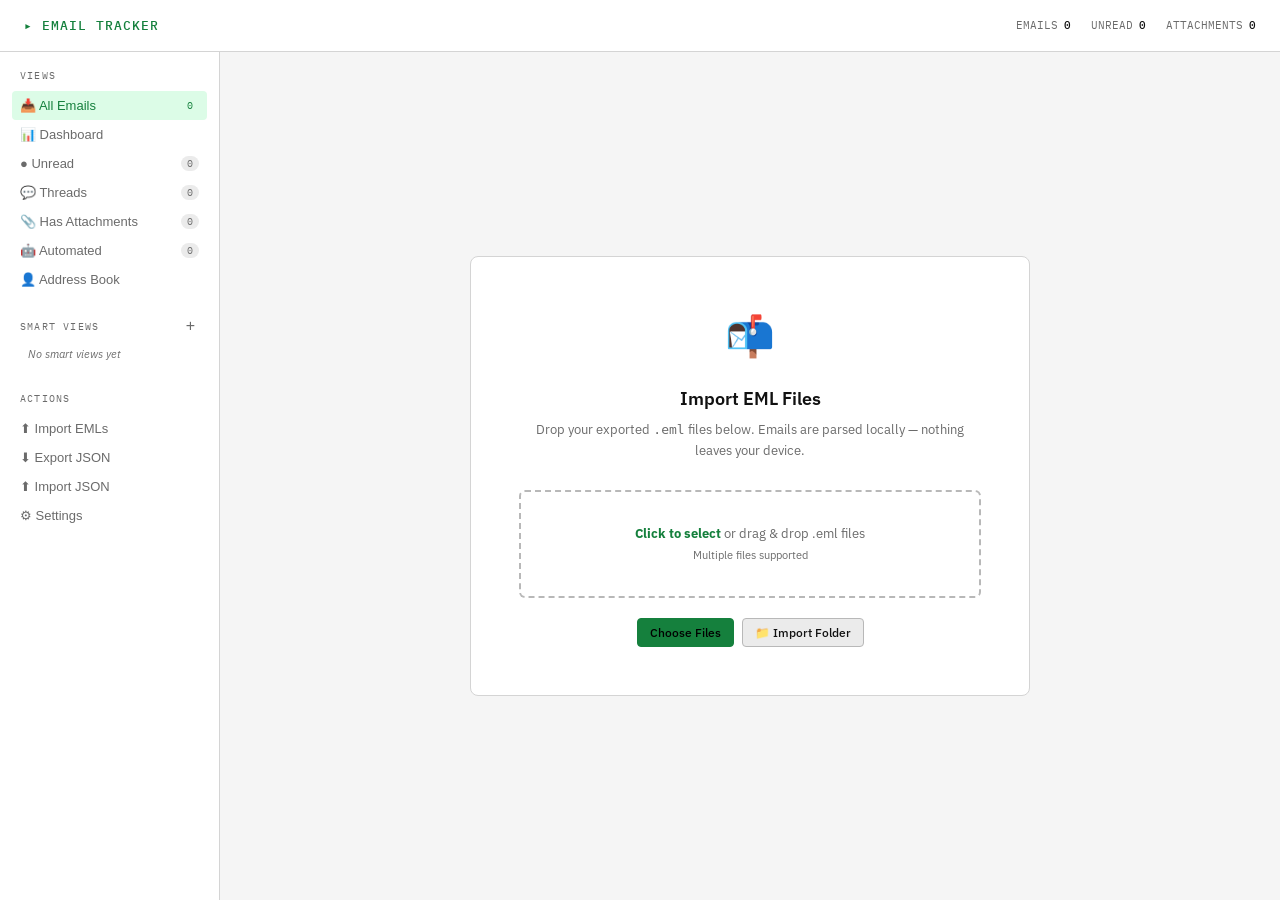
==== index.html @ 3b212c3e "Search attachment filenames in toolbar search Build an in-memory emailId → attachment filenames inde" ====
<!DOCTYPE html>
<html lang="en">
<head>
<meta charset="UTF-8">
<meta name="viewport" content="width=device-width, initial-scale=1.0">
<title>Email Tracker</title>
<link rel="stylesheet" href="css/styles.css">
</head>
<body>

<div id="app">
  <header>
    <span class="logo">▸ EMAIL TRACKER</span>
    <div class="header-stats">
      <div class="stat">EMAILS <b id="h-total">0</b></div>
      <div class="stat">UNREAD <b id="h-unread">0</b></div>
      <div class="stat">ATTACHMENTS <b id="h-attachments">0</b></div>
      <div class="stat" id="storage-indicator" style="display:none;color:var(--accent);cursor:pointer" onclick="changeAttachmentFolder()" title="Click to change folder">
        💾 <b id="h-storage">—</b>
      </div>
    </div>
  </header>

  <div id="main">
    <!-- Sidebar -->
    <nav id="sidebar">
      <div class="sidebar-section">
        <div class="sidebar-label">Views</div>
        <button class="nav-item active" data-view="all" onclick="switchView('all')">
          📥 All Emails <span class="nav-count" id="n-all">0</span>
        </button>
        <button class="nav-item" data-view="dashboard" onclick="switchView('dashboard')">
          📊 Dashboard
        </button>
        <button class="nav-item" data-view="unread" onclick="switchView('unread')">
          ● Unread <span class="nav-count" id="n-unread">0</span>
        </button>
        <button class="nav-item" data-view="threads" onclick="switchView('threads')">
          💬 Threads <span class="nav-count" id="n-threads">0</span>
        </button>
        <button class="nav-item" data-view="attachments" onclick="switchView('attachments')">
          📎 Has Attachments <span class="nav-count" id="n-attach">0</span>
        </button>
        <button class="nav-item" data-view="automated" onclick="switchView('automated')">
          🤖 Automated <span class="nav-count" id="n-automated">0</span>
        </button>
        <button class="nav-item" data-view="addressbook" onclick="switchView('addressbook')">
          👤 Address Book
        </button>
      </div>
      <div class="sidebar-section">
        <div class="sidebar-label-row">
          <span class="sidebar-label">Smart Views</span>
          <button class="sidebar-add-btn" onclick="showSmartViewEditor()" title="New Smart View" aria-label="New Smart View">+</button>
        </div>
        <div id="smart-views-nav">
          <div style="padding:4px 8px; font-size:11px; color:var(--muted); font-style:italic;">No smart views yet</div>
        </div>
      </div>
      <div class="sidebar-section">
        <div class="sidebar-label">Actions</div>
        <button class="nav-item" onclick="showImport()">⬆ Import EMLs</button>
        <button class="nav-item" onclick="exportData()">⬇ Export JSON</button>
        <input type="file" id="json-import-input" accept=".json" style="display:none" onchange="importData(this)">
        <button class="nav-item" onclick="document.getElementById('json-import-input').click()">⬆ Import JSON</button>
        <button class="nav-item" onclick="showSettings()">⚙ Settings</button>
      </div>
    </nav>

    <!-- Content -->
    <div id="content">

      <!-- Import panel -->
      <div id="import-panel">
        <div class="import-card">
          <span class="import-icon">📬</span>
          <h2>Import EML Files</h2>
          <p>Drop your exported <code>.eml</code> files below. Emails are parsed locally — nothing leaves your device.</p>
          <div class="drop-zone" id="drop-zone">
            <input type="file" id="file-input" accept=".eml" multiple onchange="handleFiles(this.files)">
            <div class="drop-zone-text">
              <strong>Click to select</strong> or drag & drop .eml files<br>
              <span style="font-size:11px; margin-top:4px; display:block;">Multiple files supported</span>
            </div>
          </div>
          <div style="display:flex; gap:8px; justify-content:center;">
            <button class="btn btn-primary" onclick="document.getElementById('file-input').click()">
              Choose Files
            </button>
            <button class="btn" onclick="handleFolderImport()">
              📁 Import Folder
            </button>
          </div>
        </div>
      </div>

      <!-- Email list panel -->
      <div id="email-list-panel">
        <div class="toolbar">
          <span class="toolbar-title" id="view-title">All Emails</span>
          <div id="sv-tab-toggle" style="display:none"></div>
          <input class="search-input" placeholder="Search subject, from, body, attachments…" oninput="searchEmails(this.value)" id="search-input">
          <select class="btn" id="sort-select" onchange="applySort(this.value)">
            <option value="date-desc">Newest first</option>
            <option value="date-asc">Oldest first</option>
            <option value="from">From A–Z</option>
            <option value="subject">Subject A–Z</option>
          </select>
          <button class="btn btn-primary" onclick="showImport()">+ Import</button>
        </div>
        <div class="email-list-header">
          <div class="col-flag"></div>
          <div class="col-from">From</div>
          <div class="col-subject">Subject</div>
          <div class="col-date">Date</div>
          <div class="col-status">Status</div>
          <div class="col-attach">Attach</div>
        </div>
        <div id="email-scroll" style="flex:1;overflow-y:auto;">
          <div class="email-list" id="email-list"></div>
        </div>
      </div>

    </div><!-- /content -->
  </div><!-- /main -->
</div><!-- /app -->

<div id="email-modal-overlay" onclick="handleModalOverlayClick(event)">
  <div id="detail-panel" role="dialog" aria-modal="true" aria-labelledby="det-subject" tabindex="-1">
    <div class="detail-header">
      <div class="detail-header-top">
        <div class="detail-subject" id="det-subject">—</div>
        <div class="modal-nav">
          <button class="modal-nav-btn" id="nav-prev" onclick="navigateEmail(-1)" title="Previous email (k)" aria-label="Previous email">‹</button>
          <span class="modal-nav-counter" id="nav-counter"></span>
          <button class="modal-nav-btn" id="nav-next" onclick="navigateEmail(1)" title="Next email (j)" aria-label="Next email">›</button>
        </div>
        <button class="modal-close" onclick="closeDetail()" title="Close (Esc)" aria-label="Close">×</button>
      </div>
      <div class="detail-meta" id="det-meta"></div>
    </div>
    <div class="detail-actions" id="det-actions"></div>
    <div class="tag-row" id="det-tags"></div>
    <div class="detail-attachments" id="det-attachments" style="display:none"></div>
    <div class="detail-body" id="det-body">
      <div class="detail-body-label">Email Body</div>
    </div>
  </div>
</div>

<div id="toast"></div>

<!-- Floating import progress bar -->
<div id="import-progress-bar" style="display:none">
  <div class="ipb-track">
    <div class="ipb-fill" id="ipb-fill"></div>
  </div>
  <div class="ipb-row">
    <span class="ipb-title">Importing emails…</span>
    <span id="ipb-counts">0 / 0</span>
    <span id="ipb-pct">0%</span>
    <button class="ipb-toggle-btn" id="ipb-toggle-btn" onclick="toggleImportLog()" title="Show/hide log">▲ Log</button>
  </div>
  <div class="ipb-log" id="ipb-log"></div>
</div>

<!-- Smart View Editor Modal -->
<div id="sv-modal-overlay" onclick="handleSvOverlayClick(event)">
  <div id="sv-modal" role="dialog" aria-modal="true" tabindex="-1"></div>
</div>


<script src="js/db.js"></script>
<script src="js/parser.js"></script>
<script src="js/detection.js"></script>
<script src="js/import.js"></script>
<script src="js/threading.js"></script>
<script src="js/state.js"></script>
<script src="js/smart-views/rule-engine.js"></script>
<script src="js/smart-views/editor.js"></script>
<script src="js/smart-views/sidebar.js"></script>
<script src="js/smart-views/routing.js"></script>
<script src="js/smart-views/settings.js"></script>
<script src="js/render.js"></script>
<script src="js/actions.js"></script>
<script src="js/data-load.js"></script>
<script src="js/export.js"></script>
<script src="js/address-book.js"></script>
<script src="js/dashboard.js"></script>
<script src="js/helpers.js"></script>
<script src="js/init.js"></script>
</body>
</html>
---- css/styles.css ----
@import url('https://fonts.googleapis.com/css2?family=IBM+Plex+Mono:wght@400;500&family=IBM+Plex+Sans:wght@300;400;500;600&display=swap');

  :root {
    --bg:        #f5f5f5;
    --surface:   #ffffff;
    --surface2:  #ebebeb;
    --border:    #d4d4d4;
    --border2:   #b8b8b8;
    --text:      #111111;
    --muted:     #6b6b6b;
    --accent:    #15803d;
    --accent-dim:#dcfce7;
    --warn:      #ca8a04;
    --warn-dim:  #fef9c3;
    --danger:    #dc2626;
    --danger-dim:#fee2e2;
    --info:      #2563eb;
    --info-dim:  #dbeafe;
    --mono: 'IBM Plex Mono', monospace;
    --sans: 'IBM Plex Sans', sans-serif;
  }

  * { box-sizing: border-box; margin: 0; padding: 0; }

  body {
    font-family: var(--sans);
    background: var(--bg);
    color: var(--text);
    min-height: 100vh;
    font-size: 14px;
    line-height: 1.5;
  }

  /* ── Layout ── */
  #app { display: flex; flex-direction: column; height: 100vh; }

  header {
    display: flex;
    align-items: center;
    gap: 16px;
    padding: 0 24px;
    height: 52px;
    border-bottom: 1px solid var(--border);
    background: var(--surface);
    flex-shrink: 0;
  }

  .logo {
    font-family: var(--mono);
    font-size: 13px;
    font-weight: 500;
    letter-spacing: 0.08em;
    color: var(--accent);
  }

  .header-stats {
    display: flex;
    gap: 20px;
    margin-left: auto;
  }

  .stat {
    display: flex;
    align-items: center;
    gap: 6px;
    font-family: var(--mono);
    font-size: 11px;
    color: var(--muted);
  }

  .stat b { color: var(--text); font-weight: 500; }

  #main {
    display: flex;
    flex: 1;
    overflow: hidden;
  }

  /* ── Sidebar ── */
  #sidebar {
    width: 220px;
    border-right: 1px solid var(--border);
    background: var(--surface);
    display: flex;
    flex-direction: column;
    flex-shrink: 0;
    overflow-y: auto;
  }

  .sidebar-section {
    padding: 16px 12px 8px;
  }

  .sidebar-label {
    font-family: var(--mono);
    font-size: 10px;
    letter-spacing: 0.12em;
    color: var(--muted);
    text-transform: uppercase;
    padding: 0 8px 8px;
  }

  .nav-item {
    display: flex;
    align-items: center;
    gap: 10px;
    padding: 7px 8px;
    border-radius: 4px;
    cursor: pointer;
    color: var(--muted);
    font-size: 13px;
    transition: all 0.12s;
    border: none;
    background: none;
    width: 100%;
    text-align: left;
  }

  .nav-item:hover { background: var(--surface2); color: var(--text); }
  .nav-item.active { background: var(--accent-dim); color: var(--accent); }

  .nav-count {
    margin-left: auto;
    font-family: var(--mono);
    font-size: 10px;
    background: var(--surface2);
    padding: 1px 6px;
    border-radius: 10px;
    color: var(--muted);
  }

  .nav-item.active .nav-count { background: var(--accent-dim); color: var(--accent); }

  /* ── Content area ── */
  #content {
    flex: 1;
    overflow: hidden;
    display: flex;
    flex-direction: column;
  }

  .toolbar {
    display: flex;
    align-items: center;
    gap: 10px;
    padding: 10px 20px;
    border-bottom: 1px solid var(--border);
    background: var(--surface);
    flex-shrink: 0;
  }

  .toolbar-title {
    font-size: 13px;
    font-weight: 600;
    color: var(--text);
  }

  .sv-tab-toggle {
    display: flex;
    border: 1px solid var(--border2);
    border-radius: 4px;
    overflow: hidden;
    flex-shrink: 0;
  }
  .sv-tab-btn {
    padding: 4px 12px;
    font-size: 11px;
    background: var(--surface2);
    border: none;
    cursor: pointer;
    color: var(--muted);
    font-family: var(--sans);
    font-weight: 500;
    transition: background 0.12s, color 0.12s;
  }
  .sv-tab-btn:not(:last-child) { border-right: 1px solid var(--border2); }
  .sv-tab-btn.active { background: var(--accent); color: #000; }

  .btn {
    display: inline-flex;
    align-items: center;
    gap: 6px;
    padding: 6px 12px;
    border-radius: 4px;
    border: 1px solid var(--border2);
    background: var(--surface2);
    color: var(--text);
    font-family: var(--sans);
    font-size: 12px;
    font-weight: 500;
    cursor: pointer;
    transition: all 0.12s;
    white-space: nowrap;
  }

  .btn:hover { border-color: var(--border2); background: var(--border); }
  .btn:active { transform: scale(0.98); }

  /* Visible keyboard focus for all interactive elements */
  :focus-visible {
    outline: 2px solid var(--info);
    outline-offset: 1px;
    border-radius: 3px;
  }

  .btn-primary {
    background: var(--accent);
    border-color: var(--accent);
    color: #000;
  }
  .btn-primary:hover { background: #166534; border-color: #166534; }

  .btn-danger {
    background: var(--danger-dim);
    border-color: var(--danger);
    color: var(--danger);
  }

  .btn-warn {
    background: var(--warn-dim);
    border-color: var(--warn);
    color: var(--warn);
  }

  /* ── Import panel ── */
  #import-panel {
    flex: 1;
    display: flex;
    align-items: center;
    justify-content: center;
    padding: 40px;
  }

  .import-card {
    background: var(--surface);
    border: 1px solid var(--border);
    border-radius: 8px;
    padding: 48px;
    max-width: 560px;
    width: 100%;
    text-align: center;
  }

  .import-icon {
    font-size: 40px;
    margin-bottom: 20px;
    display: block;
  }

  .import-card h2 {
    font-size: 18px;
    font-weight: 600;
    margin-bottom: 8px;
  }

  .import-card p {
    color: var(--muted);
    font-size: 13px;
    margin-bottom: 28px;
    line-height: 1.6;
  }

  .drop-zone {
    border: 2px dashed var(--border2);
    border-radius: 6px;
    padding: 32px;
    margin-bottom: 20px;
    transition: all 0.15s;
    cursor: pointer;
    position: relative;
  }

  .drop-zone.drag-over {
    border-color: var(--accent);
    background: var(--accent-dim);
  }

  .drop-zone input[type=file] {
    position: absolute;
    inset: 0;
    opacity: 0;
    cursor: pointer;
    width: 100%;
    height: 100%;
  }

  .drop-zone-text {
    font-size: 13px;
    color: var(--muted);
    pointer-events: none;
  }

  .drop-zone-text strong { color: var(--accent); }

  /* ── Floating import progress bar ── */
  .log-line { padding: 1px 0; }
  .log-line.ok { color: var(--accent); }
  .log-line.err { color: var(--danger); }
  .log-line.warn { color: var(--warn); }


  #import-progress-bar {
    position: fixed;
    bottom: 0;
    left: 220px; /* sidebar width */
    right: 0;
    background: var(--surface);
    border-top: 2px solid var(--accent);
    z-index: 500;
    padding: 8px 16px 10px;
    box-shadow: 0 -2px 8px rgba(0,0,0,0.08);
  }

  .ipb-track {
    height: 4px;
    background: var(--surface2);
    border-radius: 2px;
    overflow: hidden;
    margin-bottom: 6px;
  }

  .ipb-fill {
    height: 100%;
    background: var(--accent);
    border-radius: 2px;
    transition: width 0.2s;
    width: 0%;
  }

  .ipb-row {
    display: flex;
    align-items: center;
    gap: 12px;
    font-family: var(--mono);
    font-size: 11px;
  }

  .ipb-title {
    font-weight: 500;
    color: var(--accent);
    flex: 1;
  }

  #ipb-counts, #ipb-pct {
    color: var(--muted);
  }

  .ipb-toggle-btn {
    background: none;
    border: 1px solid var(--border);
    border-radius: 3px;
    font-family: var(--mono);
    font-size: 10px;
    color: var(--muted);
    cursor: pointer;
    padding: 2px 6px;
  }

  .ipb-toggle-btn:hover { color: var(--text); border-color: var(--border2); }

  .ipb-log {
    display: none;
    margin-top: 8px;
    background: var(--bg);
    border: 1px solid var(--border);
    border-radius: 4px;
    padding: 8px 12px;
    height: 100px;
    overflow-y: auto;
    font-family: var(--mono);
    font-size: 11px;
    color: var(--muted);
  }

  /* push email list up when the import bar is visible so content isn't obscured */
  #email-list-panel.import-running {
    padding-bottom: 60px;
  }

  /* ── Email list ── */
  #email-list-panel {
    display: none;
    flex-direction: column;
    flex: 1;
    overflow: hidden;
  }

  #email-list-panel.active { display: flex; }

  .email-list {
    min-height: 0;
  }

  .vs-spacer { position: relative; width: 100%; }
  .vs-window { position: absolute; left: 0; right: 0; top: 0; }

  .email-row {
    display: grid;
    grid-template-columns: 24px 180px 1fr 120px 90px 90px;
    gap: 0;
    padding: 0 20px;
    height: 42px;
    align-items: center;
    border-bottom: 1px solid var(--border);
    cursor: pointer;
    transition: background 0.1s;
    font-size: 13px;
    content-visibility: auto;
    contain-intrinsic-size: 0 42px;
  }

  .email-row:hover { background: var(--surface2); }
  .email-row.selected { background: var(--info-dim); }

  .email-row.unread .col-subject { font-weight: 600; color: var(--text); }
  .email-row:not(.unread) .col-subject { color: var(--muted); }

  .email-list-header {
    display: grid;
    grid-template-columns: 24px 180px 1fr 120px 90px 90px;
    gap: 0;
    padding: 0 20px;
    height: 34px;
    align-items: center;
    border-bottom: 1px solid var(--border2);
    background: var(--surface);
    font-family: var(--mono);
    font-size: 10px;
    letter-spacing: 0.08em;
    color: var(--muted);
    text-transform: uppercase;
    flex-shrink: 0;
  }

  .col-flag { text-align: center; }
  .col-from { overflow: hidden; text-overflow: ellipsis; white-space: nowrap; padding-right: 12px; }
  .col-subject { overflow: hidden; text-overflow: ellipsis; white-space: nowrap; padding-right: 12px; }
  .col-date { font-family: var(--mono); font-size: 11px; color: var(--muted); }
  .col-status { }
  .col-attach { text-align: right; font-family: var(--mono); font-size: 11px; color: var(--muted); }

  /* ── Status badges ── */
  .badge {
    display: inline-flex;
    align-items: center;
    padding: 2px 7px;
    border-radius: 3px;
    font-family: var(--mono);
    font-size: 10px;
    letter-spacing: 0.04em;
    font-weight: 500;
  }

  .badge-unread    { background: var(--info-dim);    color: var(--info);    }
  .badge-actioned  { background: var(--surface2);    color: var(--muted);   }

  /* ── Detail panel ── */
  /* ── Email modal overlay ── */
  #email-modal-overlay {
    display: none;
    position: fixed;
    inset: 0;
    z-index: 200;
    background: rgba(0,0,0,0.4);
    overflow-y: auto;
    padding: 40px 20px 60px;
    backdrop-filter: blur(3px);
  }

  #email-modal-overlay.open { display: block; }

  #detail-panel {
    width: 100%;
    max-width: 740px;
    margin: 0 auto;
    background: var(--surface);
    border: 1px solid var(--border2);
    border-radius: 8px;
    display: flex;
    flex-direction: column;
    overflow: visible;
  }

  .detail-header {
    padding: 14px 14px 16px 24px;
    border-bottom: 1px solid var(--border);
    background: var(--surface);
    border-radius: 8px 8px 0 0;
    flex-shrink: 0;
  }

  .detail-header-top {
    display: flex;
    align-items: flex-start;
    gap: 8px;
    margin-bottom: 10px;
  }

  .modal-nav {
    display: flex;
    align-items: center;
    gap: 4px;
    flex-shrink: 0;
  }

  .modal-nav-btn {
    background: none;
    border: 1px solid var(--border2);
    border-radius: 4px;
    color: var(--muted);
    font-size: 14px;
    line-height: 1;
    width: 26px;
    height: 26px;
    cursor: pointer;
    display: flex;
    align-items: center;
    justify-content: center;
    transition: all 0.12s;
  }

  .modal-nav-btn:hover:not(:disabled) {
    border-color: var(--accent);
    color: var(--accent);
  }

  .modal-nav-btn:disabled {
    opacity: 0.3;
    cursor: default;
  }

  .modal-nav-counter {
    font-size: 11px;
    color: var(--muted);
    min-width: 44px;
    text-align: center;
  }

  .modal-close {
    flex-shrink: 0;
    background: none;
    border: 1px solid var(--border2);
    border-radius: 4px;
    color: var(--muted);
    font-size: 18px;
    line-height: 1;
    width: 28px;
    height: 28px;
    cursor: pointer;
    display: flex;
    align-items: center;
    justify-content: center;
    transition: all 0.12s;
  }

  .modal-close:hover {
    border-color: var(--danger);
    color: var(--danger);
    background: var(--danger-dim);
  }

  .detail-subject {
    flex: 1;
    min-width: 0;
    font-size: 15px;
    font-weight: 600;
    line-height: 1.4;
    word-break: break-word;
  }

  .detail-meta {
    display: flex;
    flex-direction: column;
    gap: 4px;
    font-size: 12px;
    color: var(--muted);
  }

  .detail-meta span b { color: var(--text); font-weight: 500; }

  .detail-actions {
    display: flex;
    gap: 8px;
    padding: 10px 24px;
    border-bottom: 1px solid var(--border);
    background: var(--surface);
    flex-shrink: 0;
    flex-wrap: wrap;
  }

  .detail-body {
    padding: 24px;
    font-size: 13px;
    line-height: 1.8;
    color: var(--text);
    white-space: pre-wrap;
    word-break: break-word;
    border-top: 1px solid var(--border);
  }

  .detail-body-label {
    font-family: var(--mono);
    font-size: 10px;
    letter-spacing: 0.08em;
    color: var(--muted);
    text-transform: uppercase;
    margin-bottom: 12px;
  }

  .body-edit-textarea {
    width: 100%;
    min-height: 320px;
    background: var(--bg);
    color: var(--text);
    border: 1px solid var(--accent);
    border-radius: 3px;
    padding: 10px;
    font-family: var(--mono);
    font-size: 12px;
    line-height: 1.6;
    resize: vertical;
    box-sizing: border-box;
    outline: none;
  }

  .detail-attachments {
    border-top: 1px solid var(--border);
    padding: 16px 24px;
    flex-shrink: 0;
  }

  .detail-attach-title {
    font-family: var(--mono);
    font-size: 10px;
    letter-spacing: 0.08em;
    color: var(--muted);
    text-transform: uppercase;
    margin-bottom: 8px;
  }

  .attach-chip {
    display: inline-flex;
    align-items: center;
    gap: 6px;
    background: var(--surface2);
    border: 1px solid var(--border2);
    border-radius: 4px;
    padding: 4px 10px;
    font-size: 11px;
    font-family: var(--mono);
    margin: 2px 4px 2px 0;
    color: var(--text);
    transition: all 0.12s;
  }

  .attach-chip[onclick] {
    cursor: pointer;
  }

  .attach-chip[onclick]:hover {
    background: var(--accent-dim);
    border-color: var(--accent);
  }

  .attach-size { color: var(--muted); }

  .attach-list {
    display: flex;
    flex-direction: column;
    gap: 3px;
    margin-bottom: 6px;
  }

  .attach-item {
    display: flex;
    align-items: center;
    gap: 5px;
    min-width: 0;
  }

  .attach-show-more {
    background: none;
    border: none;
    padding: 0;
    font-size: 11px;
    color: var(--accent);
    cursor: pointer;
    font-family: var(--mono);
    letter-spacing: 0.03em;
  }

  .attach-show-more:hover {
    text-decoration: underline;
  }

  /* ── Empty / info states ── */
  .empty-state {
    flex: 1;
    display: flex;
    flex-direction: column;
    align-items: center;
    justify-content: center;
    color: var(--muted);
    gap: 12px;
    padding: 40px;
  }

  .empty-icon { font-size: 32px; }
  .empty-text { font-size: 13px; text-align: center; line-height: 1.6; }

  /* ── Tags ── */
  .tag-row {
    display: flex;
    gap: 6px;
    flex-wrap: wrap;
    padding: 8px 20px;
    border-bottom: 1px solid var(--border);
    background: var(--surface);
    flex-shrink: 0;
  }

  .tag-chip {
    display: inline-flex;
    align-items: center;
    gap: 4px;
    background: var(--surface2);
    border: 1px solid var(--border2);
    border-radius: 12px;
    padding: 2px 10px 2px 8px;
    font-size: 11px;
    color: var(--muted);
    cursor: pointer;
    transition: all 0.1s;
  }
  .tag-chip:hover { border-color: var(--accent); color: var(--accent); }
  .tag-chip.active { background: var(--accent-dim); border-color: var(--accent); color: var(--accent); }

  .tag-add {
    background: none;
    border: 1px dashed var(--border2);
    border-radius: 12px;
    padding: 2px 10px;
    font-size: 11px;
    color: var(--muted);
    cursor: pointer;
    font-family: var(--sans);
    transition: all 0.1s;
  }
  .tag-add:hover { border-color: var(--accent); color: var(--accent); }

  .tag-chip.tag-suggest {
    background: none;
    border-style: dashed;
    opacity: 0.7;
  }
  .tag-chip.tag-suggest:hover { opacity: 1; }

  .tag-chip.excluded {
    background: var(--surface2);
    color: var(--muted);
    text-decoration: line-through;
    cursor: pointer;
    opacity: 0.65;
    border-style: dashed;
  }
  .tag-chip.excluded:hover { opacity: 1; color: var(--text); }
  .tag-btn-remove, .tag-btn-exclude {
    background: none; border: none; cursor: pointer;
    padding: 0 1px 0 3px; color: inherit; font-size: 11px; line-height: 1;
  }
  .tag-btn-exclude { opacity: 0.55; font-size: 10px; }
  .tag-btn-exclude:hover { opacity: 1; color: var(--danger); }

  .tag-suggest-sep {
    width: 1px;
    height: 16px;
    background: var(--border2);
    flex-shrink: 0;
    align-self: center;
  }

  /* ── Toast ── */
  #toast {
    position: fixed;
    bottom: 24px;
    right: 24px;
    background: var(--surface2);
    border: 1px solid var(--border2);
    border-radius: 6px;
    padding: 12px 18px;
    font-size: 13px;
    display: none;
    gap: 8px;
    align-items: center;
    box-shadow: 0 4px 24px rgba(0,0,0,0.15);
    z-index: 100;
    max-width: 360px;
  }

  #toast.show { display: flex; }
  #toast.ok   { border-color: var(--accent); }
  #toast.err  { border-color: var(--danger); }
  #toast.warn { border-color: var(--warn); }

  /* ── Search ── */
  .search-input {
    background: var(--surface2);
    border: 1px solid var(--border);
    border-radius: 4px;
    padding: 5px 10px;
    color: var(--text);
    font-family: var(--sans);
    font-size: 12px;
    width: 200px;
    outline: none;
    transition: border-color 0.12s;
  }
  .search-input:focus { border-color: var(--accent); }
  .search-input::placeholder { color: var(--muted); }

  /* ── Scrollbar ── */
  ::-webkit-scrollbar { width: 6px; height: 6px; }
  ::-webkit-scrollbar-track { background: transparent; }
  ::-webkit-scrollbar-thumb { background: var(--border2); border-radius: 3px; }
  ::-webkit-scrollbar-thumb:hover { background: var(--muted); }

  /* ── Thread indicator ── */
  .thread-dot {
    width: 8px; height: 8px;
    border-radius: 50%;
    display: inline-block;
    flex-shrink: 0;
  }
  .thread-dot.has-thread { background: var(--info); }
  .thread-dot.no-thread { background: transparent; border: 1px solid var(--border2); }

  .unread-dot {
    width: 6px; height: 6px;
    border-radius: 50%;
    background: var(--accent);
    display: inline-block;
    flex-shrink: 0;
  }

  select.btn {
    appearance: none;
    padding-right: 24px;
    background-image: url("data:image/svg+xml,%3Csvg xmlns='http://www.w3.org/2000/svg' width='10' height='6' viewBox='0 0 10 6'%3E%3Cpath d='M1 1l4 4 4-4' stroke='%23666' stroke-width='1.5' fill='none' stroke-linecap='round'/%3E%3C/svg%3E");
    background-repeat: no-repeat;
    background-position: right 8px center;
    cursor: pointer;
  }

  /* ── Sidebar Smart Views ── */
  .sidebar-add-btn {
    background: none;
    border: none;
    color: var(--muted);
    font-size: 16px;
    font-weight: 400;
    cursor: pointer;
    padding: 0 4px;
    line-height: 1;
    border-radius: 3px;
    transition: all 0.12s;
  }
  .sidebar-add-btn:hover { color: var(--accent); background: var(--accent-dim); }

  .sidebar-label-row {
    display: flex;
    align-items: center;
    padding: 0 8px 8px;
  }
  .sidebar-label-row .sidebar-label {
    padding: 0;
    flex: 1;
  }

  /* ── Smart View Editor Modal ── */
  #sv-modal-overlay {
    display: none;
    position: fixed;
    inset: 0;
    z-index: 300;
    background: rgba(0,0,0,0.5);
    overflow-y: auto;
    padding: 40px 20px 60px;
    backdrop-filter: blur(2px);
  }
  #sv-modal-overlay.open { display: flex; align-items: flex-start; justify-content: center; }

  #sv-modal {
    width: 100%;
    max-width: 620px;
    background: var(--surface);
    border: 1px solid var(--border2);
    border-radius: 8px;
    overflow: hidden;
    flex-shrink: 0;
  }

  .sv-modal-header {
    display: flex;
    align-items: center;
    gap: 12px;
    padding: 14px 20px;
    border-bottom: 1px solid var(--border);
    background: var(--surface);
  }

  .sv-modal-title { flex: 1; font-size: 14px; font-weight: 600; }

  .sv-modal-body { padding: 20px; }

  .sv-field-label {
    font-size: 11px;
    font-family: var(--mono);
    letter-spacing: 0.08em;
    text-transform: uppercase;
    color: var(--muted);
    margin-bottom: 5px;
  }

  .sv-input {
    background: var(--surface2);
    border: 1px solid var(--border);
    border-radius: 4px;
    padding: 6px 10px;
    color: var(--text);
    font-family: var(--sans);
    font-size: 13px;
    width: 100%;
    outline: none;
    transition: border-color 0.12s;
  }
  .sv-input:focus { border-color: var(--accent); }

  .sv-operator-toggle {
    display: inline-flex;
    border: 1px solid var(--border2);
    border-radius: 4px;
    overflow: hidden;
  }
  .sv-operator-btn {
    padding: 5px 14px;
    font-size: 12px;
    font-weight: 500;
    border: none;
    background: none;
    color: var(--muted);
    cursor: pointer;
    transition: all 0.12s;
    font-family: var(--sans);
  }
  .sv-operator-btn.active { background: var(--accent); color: #000; }

  .rule-row {
    display: grid;
    grid-template-columns: 160px 160px 1fr 28px;
    gap: 6px;
    align-items: center;
    margin-bottom: 6px;
    padding: 8px;
    background: var(--surface2);
    border: 1px solid var(--border);
    border-radius: 4px;
  }
  .rule-row select, .rule-row input[type=text] {
    background: var(--surface);
    border: 1px solid var(--border2);
    border-radius: 3px;
    padding: 4px 7px;
    font-size: 12px;
    font-family: var(--sans);
    color: var(--text);
    width: 100%;
    outline: none;
  }
  .rule-row select:focus, .rule-row input[type=text]:focus { border-color: var(--accent); }

  .rule-remove {
    background: none;
    border: 1px solid var(--border2);
    border-radius: 3px;
    width: 28px;
    height: 28px;
    color: var(--muted);
    cursor: pointer;
    font-size: 14px;
    line-height: 1;
    display: flex;
    align-items: center;
    justify-content: center;
    transition: all 0.12s;
    padding: 0;
  }
  .rule-remove:hover { border-color: var(--danger); color: var(--danger); background: var(--danger-dim); }

  /* ── Smart view rule groups ── */
  .sv-group {
    border: 1px solid var(--border2);
    border-radius: 6px;
    margin-bottom: 10px;
    overflow: hidden;
  }
  .sv-group-header {
    display: flex;
    align-items: center;
    gap: 8px;
    padding: 7px 10px;
    background: var(--surface);
    border-bottom: 1px solid var(--border);
    font-size: 12px;
    color: var(--muted);
  }
  .sv-group-rules { padding: 8px 10px 4px; background: var(--surface2); }
  .sv-group-footer { padding: 4px 10px 8px; background: var(--surface2); }
  .sv-top-op {
    display: flex;
    align-items: center;
    gap: 8px;
    margin-bottom: 12px;
    font-size: 12px;
    color: var(--muted);
  }

  /* ── Pattern chips in settings ── */
  .pattern-chip {
    display: inline-flex;
    align-items: center;
    gap: 4px;
    background: var(--surface2);
    border: 1px solid var(--border);
    border-radius: 3px;
    padding: 3px 8px;
    font-size: 11px;
    font-family: var(--mono);
    color: var(--muted);
    margin: 2px 3px 2px 0;
  }
  .pattern-chip.custom {
    border-color: var(--accent);
    color: var(--text);
  }
  .pattern-chip .del-pat {
    background: none;
    border: none;
    cursor: pointer;
    color: var(--muted);
    font-size: 14px;
    line-height: 1;
    padding: 0 2px;
    transition: color 0.1s;
  }
  .pattern-chip .del-pat:hover { color: var(--danger); }

  /* keyboard focus on a list row sits inside the row so it isn't clipped by the scroller */
  .email-row:focus-visible {
    outline: 2px solid var(--info);
    outline-offset: -2px;
  }

  /* ── Responsive ── */
  @media (max-width: 860px) {
    #sidebar { width: 180px; }
    #import-progress-bar { left: 180px; }
    .toolbar { flex-wrap: wrap; }
    .search-input { flex: 1 1 140px; width: auto; }
    .email-row, .email-list-header { grid-template-columns: 24px 150px 1fr 110px 80px; }
    .col-status { display: none; }
  }

  @media (max-width: 620px) {
    #sidebar { width: 150px; }
    #import-progress-bar { left: 150px; }
    header { padding: 0 14px; gap: 10px; }
    .header-stats { gap: 12px; }
    .header-stats .stat:nth-child(3) { display: none; } /* attachments stat */
    .email-row, .email-list-header { grid-template-columns: 24px 1fr 88px; }
    .col-from, .col-attach { display: none; }
    #email-modal-overlay, #sv-modal-overlay { padding: 16px 10px 40px; }
    .detail-header { padding: 12px 12px 14px 16px; }
    .detail-actions, .detail-body, .detail-attachments { padding-left: 16px; padding-right: 16px; }
  }
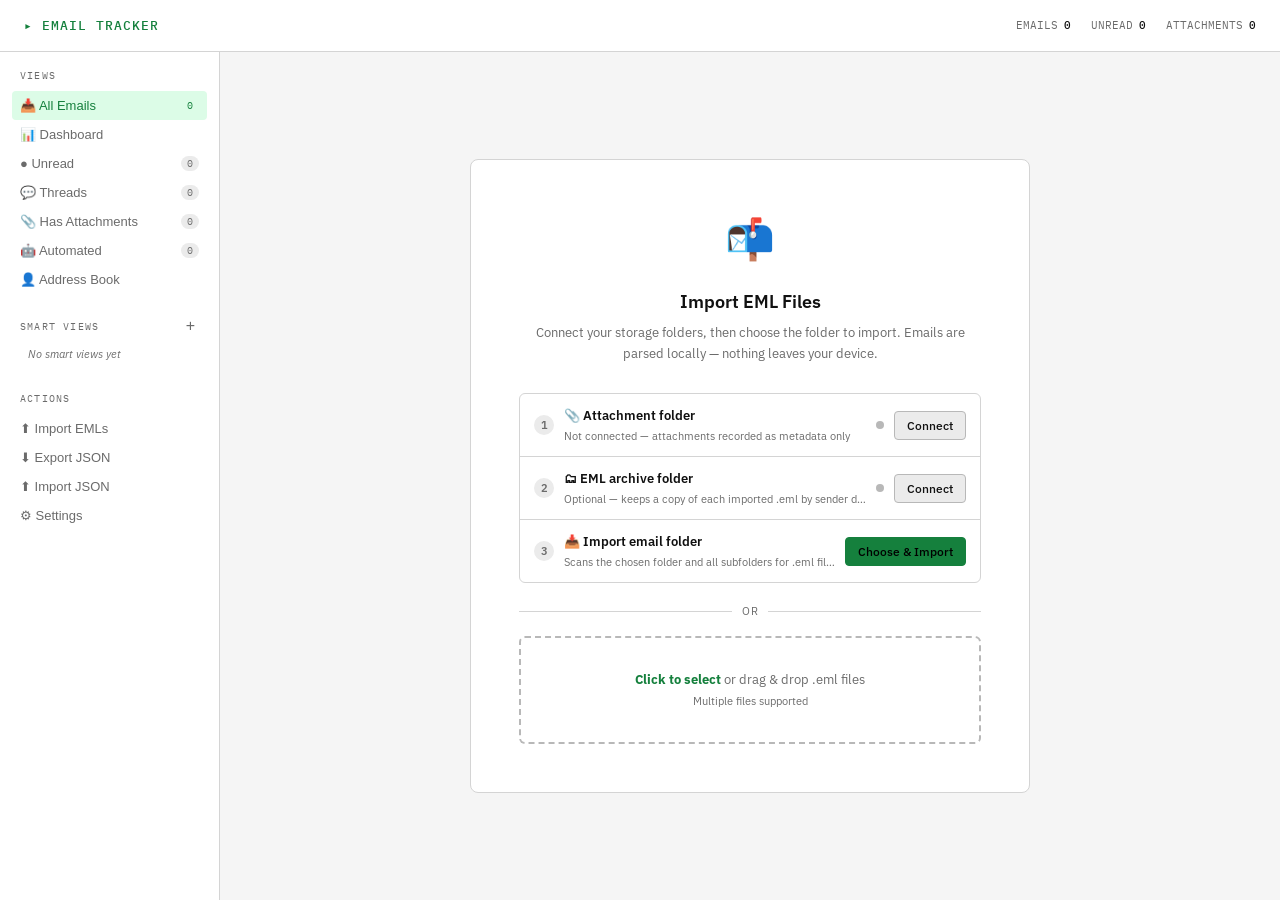
==== commit ed8acfa1: "Redesign import UI as a storage connection checklist Replace the chain of blocking confirm() dialogs" ====
--- a/index.html
+++ b/index.html
@@ -75,21 +75,47 @@
         <div class="import-card">
           <span class="import-icon">📬</span>
           <h2>Import EML Files</h2>
-          <p>Drop your exported <code>.eml</code> files below. Emails are parsed locally — nothing leaves your device.</p>
+          <p>Connect your storage folders, then choose the folder to import. Emails are parsed locally — nothing leaves your device.</p>
+
+          <div class="conn-list">
+            <div class="conn-row">
+              <span class="conn-num">1</span>
+              <div class="conn-info">
+                <div class="conn-name">📎 Attachment folder</div>
+                <div class="conn-detail" id="conn-attach-detail">Not connected — attachments recorded as metadata only</div>
+              </div>
+              <span class="conn-dot" id="conn-attach-dot"></span>
+              <button class="btn conn-x" id="conn-attach-x" onclick="disconnectAttachmentFolder()" title="Disconnect folder" style="display:none">✕</button>
+              <button class="btn conn-btn" id="conn-attach-btn" onclick="connectAttachmentFolder()">Connect</button>
+            </div>
+            <div class="conn-row">
+              <span class="conn-num">2</span>
+              <div class="conn-info">
+                <div class="conn-name">🗂 EML archive folder</div>
+                <div class="conn-detail" id="conn-eml-detail">Optional — keeps a copy of each imported .eml by sender domain</div>
+              </div>
+              <span class="conn-dot" id="conn-eml-dot"></span>
+              <button class="btn conn-x" id="conn-eml-x" onclick="disconnectEmlArchiveFolder()" title="Disconnect folder" style="display:none">✕</button>
+              <button class="btn conn-btn" id="conn-eml-btn" onclick="connectEmlArchiveFolder()">Connect</button>
+            </div>
+            <div class="conn-row">
+              <span class="conn-num">3</span>
+              <div class="conn-info">
+                <div class="conn-name">📥 Import email folder</div>
+                <div class="conn-detail">Scans the chosen folder and all subfolders for .eml files</div>
+              </div>
+              <button class="btn btn-primary conn-btn" id="conn-import-btn" onclick="handleFolderImport()">Choose &amp; Import</button>
+            </div>
+          </div>
+
+          <div class="import-divider"><span>or</span></div>
+
           <div class="drop-zone" id="drop-zone">
             <input type="file" id="file-input" accept=".eml" multiple onchange="handleFiles(this.files)">
             <div class="drop-zone-text">
               <strong>Click to select</strong> or drag & drop .eml files<br>
               <span style="font-size:11px; margin-top:4px; display:block;">Multiple files supported</span>
             </div>
-          </div>
-          <div style="display:flex; gap:8px; justify-content:center;">
-            <button class="btn btn-primary" onclick="document.getElementById('file-input').click()">
-              Choose Files
-            </button>
-            <button class="btn" onclick="handleFolderImport()">
-              📁 Import Folder
-            </button>
           </div>
         </div>
       </div>
--- a/css/styles.css
+++ b/css/styles.css
@@ -260,11 +260,94 @@
     line-height: 1.6;
   }
 
+  /* ── Storage connection checklist ── */
+  .conn-list {
+    text-align: left;
+    border: 1px solid var(--border);
+    border-radius: 6px;
+    margin-bottom: 20px;
+    overflow: hidden;
+  }
+
+  .conn-row {
+    display: flex;
+    align-items: center;
+    gap: 10px;
+    padding: 12px 14px;
+  }
+
+  .conn-row + .conn-row { border-top: 1px solid var(--border); }
+
+  .conn-num {
+    width: 20px;
+    height: 20px;
+    border-radius: 50%;
+    background: var(--surface2);
+    color: var(--muted);
+    font-size: 11px;
+    font-weight: 600;
+    display: flex;
+    align-items: center;
+    justify-content: center;
+    flex-shrink: 0;
+  }
+
+  .conn-info { flex: 1; min-width: 0; }
+
+  .conn-name { font-size: 13px; font-weight: 600; }
+
+  .conn-detail {
+    font-size: 11px;
+    color: var(--muted);
+    margin-top: 2px;
+    overflow: hidden;
+    text-overflow: ellipsis;
+    white-space: nowrap;
+  }
+
+  .conn-dot {
+    width: 8px;
+    height: 8px;
+    border-radius: 50%;
+    background: var(--border2);
+    flex-shrink: 0;
+  }
+
+  .conn-dot.ok   { background: var(--accent); }
+  .conn-dot.warn { background: var(--warn); }
+
+  .conn-btn { flex-shrink: 0; white-space: nowrap; }
+
+  .conn-x {
+    flex-shrink: 0;
+    padding: 4px 8px;
+    color: var(--muted);
+  }
+
+  .import-divider {
+    display: flex;
+    align-items: center;
+    gap: 10px;
+    color: var(--muted);
+    font-size: 11px;
+    text-transform: uppercase;
+    letter-spacing: 0.5px;
+    margin-bottom: 16px;
+  }
+
+  .import-divider::before,
+  .import-divider::after {
+    content: '';
+    flex: 1;
+    height: 1px;
+    background: var(--border);
+  }
+
   .drop-zone {
     border: 2px dashed var(--border2);
     border-radius: 6px;
     padding: 32px;
-    margin-bottom: 20px;
+    margin-bottom: 0;
     transition: all 0.15s;
     cursor: pointer;
     position: relative;
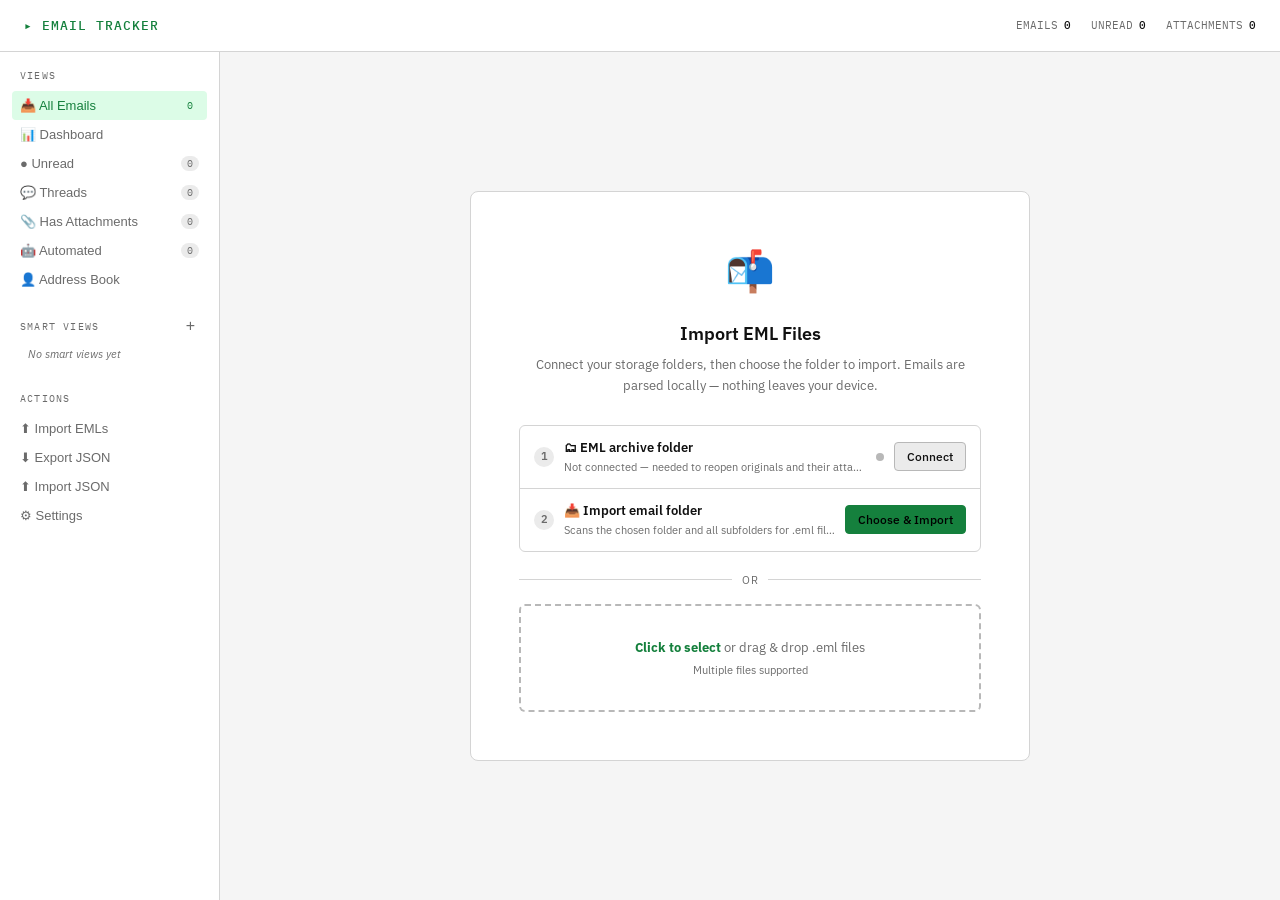
==== commit fd3e2afb: "Stop extracting attachments to disk — manage EML files instead Attachments are now recorded as metad" ====
--- a/index.html
+++ b/index.html
@@ -15,7 +15,7 @@
       <div class="stat">EMAILS <b id="h-total">0</b></div>
       <div class="stat">UNREAD <b id="h-unread">0</b></div>
       <div class="stat">ATTACHMENTS <b id="h-attachments">0</b></div>
-      <div class="stat" id="storage-indicator" style="display:none;color:var(--accent);cursor:pointer" onclick="changeAttachmentFolder()" title="Click to change folder">
+      <div class="stat" id="storage-indicator" style="display:none;color:var(--accent);cursor:pointer" onclick="changeEmlArchiveFolder()" title="Click to change folder">
         💾 <b id="h-storage">—</b>
       </div>
     </div>
@@ -81,25 +81,15 @@
             <div class="conn-row">
               <span class="conn-num">1</span>
               <div class="conn-info">
-                <div class="conn-name">📎 Attachment folder</div>
-                <div class="conn-detail" id="conn-attach-detail">Not connected — attachments recorded as metadata only</div>
-              </div>
-              <span class="conn-dot" id="conn-attach-dot"></span>
-              <button class="btn conn-x" id="conn-attach-x" onclick="disconnectAttachmentFolder()" title="Disconnect folder" style="display:none">✕</button>
-              <button class="btn conn-btn" id="conn-attach-btn" onclick="connectAttachmentFolder()">Connect</button>
-            </div>
-            <div class="conn-row">
-              <span class="conn-num">2</span>
-              <div class="conn-info">
                 <div class="conn-name">🗂 EML archive folder</div>
-                <div class="conn-detail" id="conn-eml-detail">Optional — keeps a copy of each imported .eml by sender domain</div>
+                <div class="conn-detail" id="conn-eml-detail">Not connected — needed to reopen originals and their attachments later</div>
               </div>
               <span class="conn-dot" id="conn-eml-dot"></span>
               <button class="btn conn-x" id="conn-eml-x" onclick="disconnectEmlArchiveFolder()" title="Disconnect folder" style="display:none">✕</button>
               <button class="btn conn-btn" id="conn-eml-btn" onclick="connectEmlArchiveFolder()">Connect</button>
             </div>
             <div class="conn-row">
-              <span class="conn-num">3</span>
+              <span class="conn-num">2</span>
               <div class="conn-info">
                 <div class="conn-name">📥 Import email folder</div>
                 <div class="conn-detail">Scans the chosen folder and all subfolders for .eml files</div>
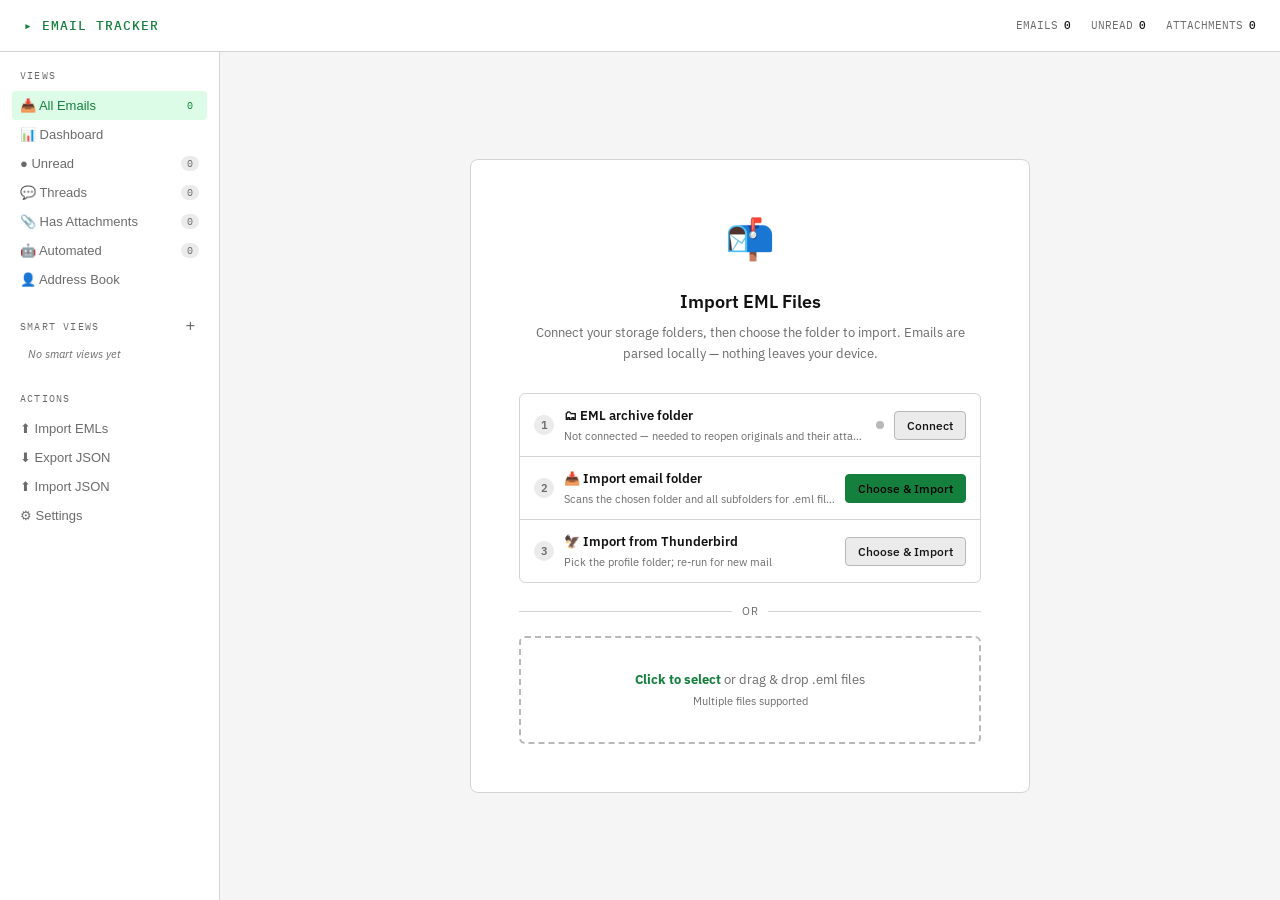
==== commit e4ec5223: "Import directly from a Thunderbird profile's mbox files Adds an "Import from Thunderbird" source to " ====
--- a/index.html
+++ b/index.html
@@ -95,6 +95,15 @@
                 <div class="conn-detail">Scans the chosen folder and all subfolders for .eml files</div>
               </div>
               <button class="btn btn-primary conn-btn" id="conn-import-btn" onclick="handleFolderImport()">Choose &amp; Import</button>
+            </div>
+            <div class="conn-row">
+              <span class="conn-num">3</span>
+              <div class="conn-info">
+                <div class="conn-name">🦅 Import from Thunderbird</div>
+                <div class="conn-detail" title="macOS: ~/Library/Thunderbird/Profiles/<profile> — press ⌘⇧G in the picker to type the path. Already-imported emails are skipped, so re-run it any time.">Pick the profile folder; re-run for new mail</div>
+              </div>
+              <button class="btn conn-btn" id="conn-tb-btn" onclick="handleThunderbirdImport()">Choose &amp; Import</button>
+              <input type="file" id="mbox-dir-input" webkitdirectory hidden onchange="handleThunderbirdFiles(this.files)">
             </div>
           </div>
 
@@ -201,6 +210,7 @@
 <script src="js/actions.js"></script>
 <script src="js/data-load.js"></script>
 <script src="js/export.js"></script>
+<script src="js/gdrive.js"></script>
 <script src="js/address-book.js"></script>
 <script src="js/dashboard.js"></script>
 <script src="js/helpers.js"></script>
--- a/css/styles.css
+++ b/css/styles.css
@@ -974,7 +974,7 @@
 
   #sv-modal {
     width: 100%;
-    max-width: 620px;
+    max-width: 720px;
     background: var(--surface);
     border: 1px solid var(--border2);
     border-radius: 8px;
@@ -1039,7 +1039,7 @@
 
   .rule-row {
     display: grid;
-    grid-template-columns: 160px 160px 1fr 28px;
+    grid-template-columns: minmax(0, 160px) minmax(0, 160px) minmax(0, 1fr) 28px;
     gap: 6px;
     align-items: center;
     margin-bottom: 6px;
@@ -1048,7 +1048,7 @@
     border: 1px solid var(--border);
     border-radius: 4px;
   }
-  .rule-row select, .rule-row input[type=text] {
+  .rule-row select, .rule-row input[type=text], .rule-row input[type=date] {
     background: var(--surface);
     border: 1px solid var(--border2);
     border-radius: 3px;
@@ -1059,7 +1059,22 @@
     width: 100%;
     outline: none;
   }
-  .rule-row select:focus, .rule-row input[type=text]:focus { border-color: var(--accent); }
+  .rule-row select:focus, .rule-row input[type=text]:focus,
+  .rule-row input[type=date]:focus { border-color: var(--accent); }
+
+  /* Pin the UA calendar widget to the app's light palette rather than the OS setting. */
+  .rule-row input[type=date] { color-scheme: light; min-width: 0; }
+
+  /* Wraps to two lines rather than clipping the year when the row is narrow. */
+  .rule-date-range {
+    display: flex;
+    flex-wrap: wrap;
+    gap: 6px;
+    align-items: center;
+    min-width: 0;
+  }
+  .rule-date-range input[type=date] { flex: 1 1 112px; }
+  .rule-date-range > span { color: var(--muted); font-size: 12px; }
 
   .rule-remove {
     background: none;
@@ -1151,6 +1166,13 @@
     .search-input { flex: 1 1 140px; width: auto; }
     .email-row, .email-list-header { grid-template-columns: 24px 150px 1fr 110px 80px; }
     .col-status { display: none; }
+    /* Too narrow for field + operator + value side by side — drop the value
+       onto its own full-width line so date ranges stay readable. */
+    .rule-row { grid-template-columns: minmax(0, 1fr) minmax(0, 1fr) 28px; }
+    .rule-row > .rule-field       { grid-area: 1 / 1; }
+    .rule-row > .rule-operator    { grid-area: 1 / 2; }
+    .rule-row > .rule-remove      { grid-area: 1 / 3; }
+    .rule-row > .rule-value-container { grid-area: 2 / 1 / auto / -1; }
   }
 
   @media (max-width: 620px) {
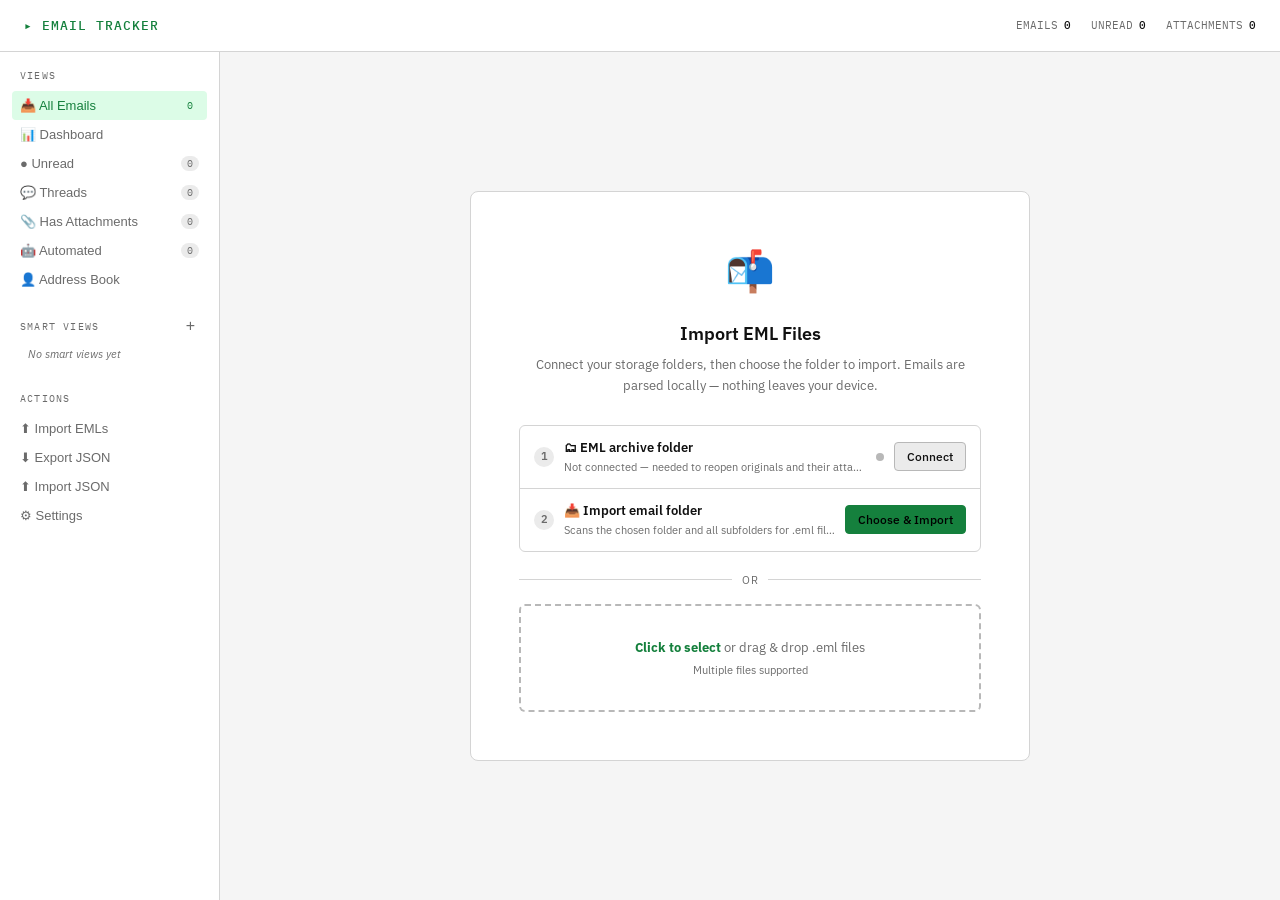
==== commit d94e3b66: "Add the v2 server: email.db owned by a local FastAPI app, UI on a purpose-built API Phase 1 of the s" ====
--- a/index.html
+++ b/index.html
@@ -15,7 +15,7 @@
       <div class="stat">EMAILS <b id="h-total">0</b></div>
       <div class="stat">UNREAD <b id="h-unread">0</b></div>
       <div class="stat">ATTACHMENTS <b id="h-attachments">0</b></div>
-      <div class="stat" id="storage-indicator" style="display:none;color:var(--accent);cursor:pointer" onclick="changeEmlArchiveFolder()" title="Click to change folder">
+      <div class="stat" id="storage-indicator" data-v1-only style="display:none;color:var(--accent);cursor:pointer" onclick="changeEmlArchiveFolder()" title="Click to change folder">
         💾 <b id="h-storage">—</b>
       </div>
     </div>
@@ -59,7 +59,7 @@
       </div>
       <div class="sidebar-section">
         <div class="sidebar-label">Actions</div>
-        <button class="nav-item" onclick="showImport()">⬆ Import EMLs</button>
+        <button class="nav-item" data-v1-only onclick="showImport()">⬆ Import EMLs</button>
         <button class="nav-item" onclick="exportData()">⬇ Export JSON</button>
         <input type="file" id="json-import-input" accept=".json" style="display:none" onchange="importData(this)">
         <button class="nav-item" onclick="document.getElementById('json-import-input').click()">⬆ Import JSON</button>
@@ -75,9 +75,10 @@
         <div class="import-card">
           <span class="import-icon">📬</span>
           <h2>Import EML Files</h2>
-          <p>Connect your storage folders, then choose the folder to import. Emails are parsed locally — nothing leaves your device.</p>
-
-          <div class="conn-list">
+          <p data-v1-only>Connect your storage folders, then choose the folder to import. Emails are parsed locally — nothing leaves your device.</p>
+          <p data-v2-only>This is the v2 server. Importing .eml files here isn't built yet. For now, load a v1 backup with <b>Import JSON</b> in the sidebar, or run <code>python -m email_tracker import-backup &lt;file&gt;</code>.</p>
+
+          <div class="conn-list" data-v1-only>
             <div class="conn-row">
               <span class="conn-num">1</span>
               <div class="conn-info">
@@ -96,20 +97,11 @@
               </div>
               <button class="btn btn-primary conn-btn" id="conn-import-btn" onclick="handleFolderImport()">Choose &amp; Import</button>
             </div>
-            <div class="conn-row">
-              <span class="conn-num">3</span>
-              <div class="conn-info">
-                <div class="conn-name">🦅 Import from Thunderbird</div>
-                <div class="conn-detail" title="macOS: ~/Library/Thunderbird/Profiles/<profile> — press ⌘⇧G in the picker to type the path. Already-imported emails are skipped, so re-run it any time.">Pick the profile folder; re-run for new mail</div>
-              </div>
-              <button class="btn conn-btn" id="conn-tb-btn" onclick="handleThunderbirdImport()">Choose &amp; Import</button>
-              <input type="file" id="mbox-dir-input" webkitdirectory hidden onchange="handleThunderbirdFiles(this.files)">
-            </div>
           </div>
 
-          <div class="import-divider"><span>or</span></div>
-
-          <div class="drop-zone" id="drop-zone">
+          <div class="import-divider" data-v1-only><span>or</span></div>
+
+          <div class="drop-zone" id="drop-zone" data-v1-only>
             <input type="file" id="file-input" accept=".eml" multiple onchange="handleFiles(this.files)">
             <div class="drop-zone-text">
               <strong>Click to select</strong> or drag & drop .eml files<br>
@@ -131,7 +123,7 @@
             <option value="from">From A–Z</option>
             <option value="subject">Subject A–Z</option>
           </select>
-          <button class="btn btn-primary" onclick="showImport()">+ Import</button>
+          <button class="btn btn-primary" data-v1-only onclick="showImport()">+ Import</button>
         </div>
         <div class="email-list-header">
           <div class="col-flag"></div>
@@ -196,6 +188,7 @@
 
 
 <script src="js/db.js"></script>
+<script src="js/api.js"></script>
 <script src="js/parser.js"></script>
 <script src="js/detection.js"></script>
 <script src="js/import.js"></script>
--- a/css/styles.css
+++ b/css/styles.css
@@ -1187,3 +1187,7 @@
     .detail-header { padding: 12px 12px 14px 16px; }
     .detail-actions, .detail-body, .detail-attachments { padding-left: 16px; padding-right: 16px; }
   }
+
+/* v1 (static) vs v2 (server) — js/api.js sets .v2-server on <html> */
+.v2-server [data-v1-only] { display: none !important; }
+html:not(.v2-server) [data-v2-only] { display: none !important; }
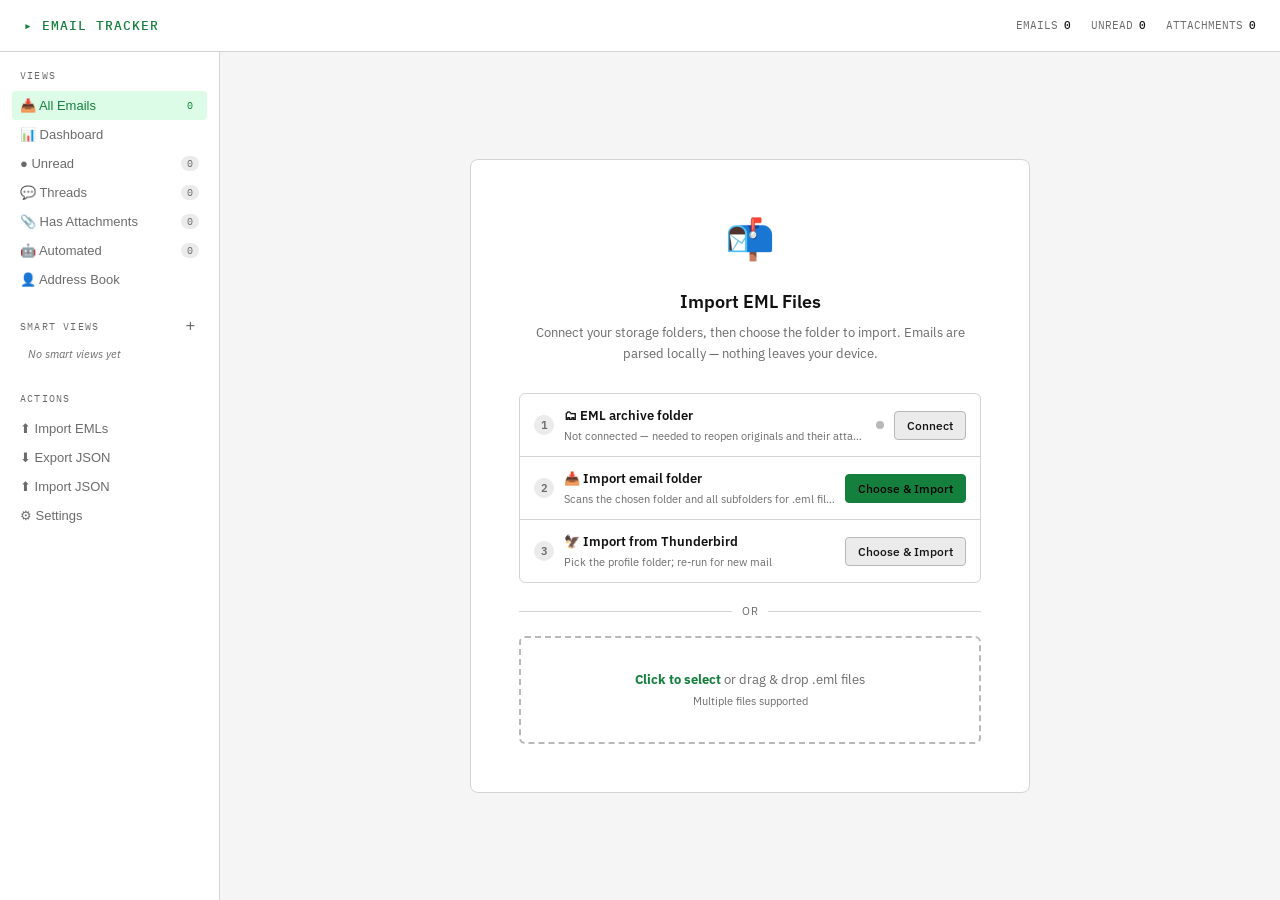
==== commit 352fbd36: "Merge remote-tracking branch 'origin/main' into claude/v2-phase2" ====
--- a/index.html
+++ b/index.html
@@ -96,6 +96,15 @@
                 <div class="conn-detail">Scans the chosen folder and all subfolders for .eml files</div>
               </div>
               <button class="btn btn-primary conn-btn" id="conn-import-btn" onclick="handleFolderImport()">Choose &amp; Import</button>
+            </div>
+            <div class="conn-row">
+              <span class="conn-num">3</span>
+              <div class="conn-info">
+                <div class="conn-name">🦅 Import from Thunderbird</div>
+                <div class="conn-detail" title="macOS: ~/Library/Thunderbird/Profiles/<profile> — press ⌘⇧G in the picker to type the path. Already-imported emails are skipped, so re-run it any time.">Pick the profile folder; re-run for new mail</div>
+              </div>
+              <button class="btn conn-btn" id="conn-tb-btn" onclick="handleThunderbirdImport()">Choose &amp; Import</button>
+              <input type="file" id="mbox-dir-input" webkitdirectory hidden onchange="handleThunderbirdFiles(this.files)">
             </div>
           </div>
 
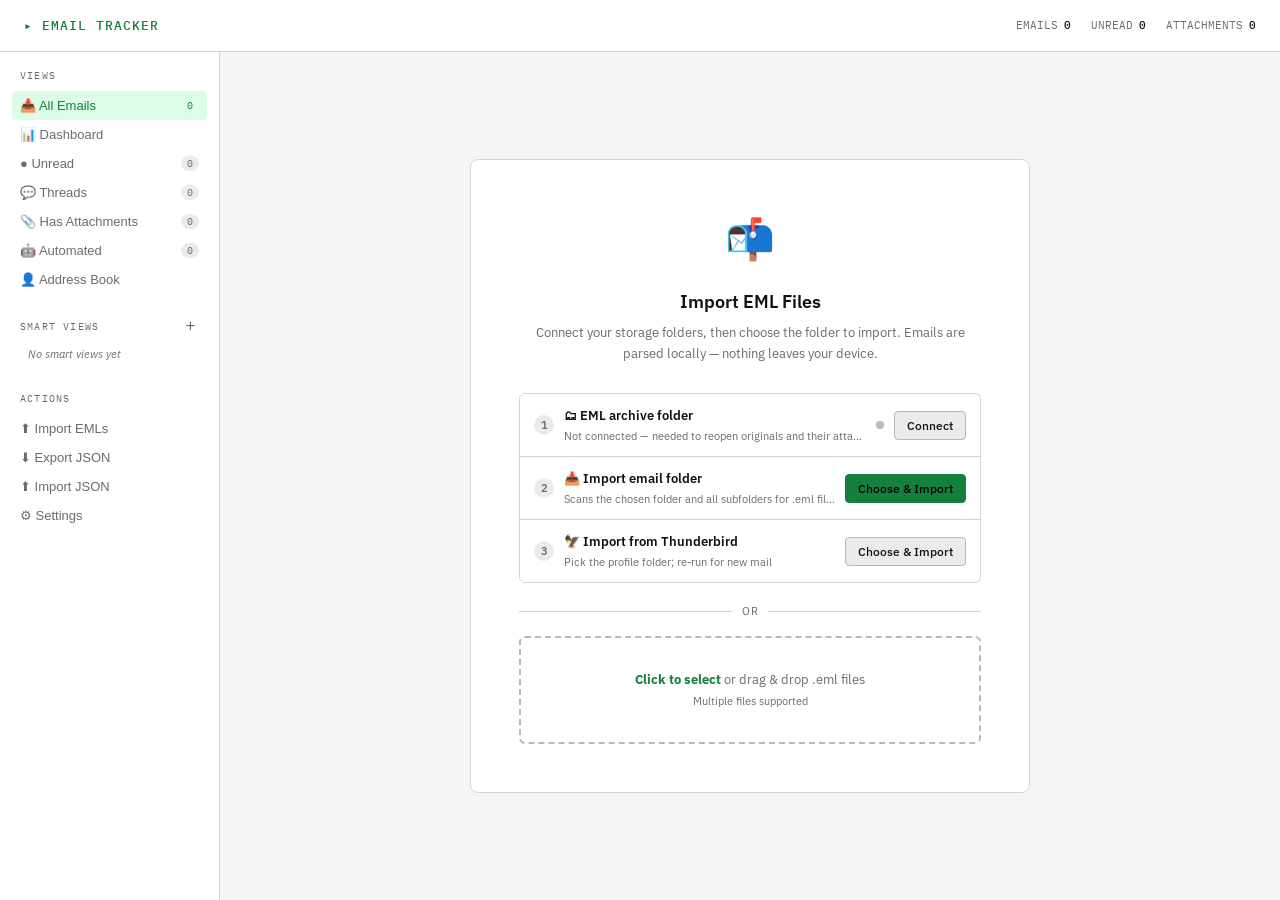
==== commit 9e88faf6: "Phase 2: ingest mail on the server — .eml uploads and Thunderbird — with needs_my_reply The v2 serve" ====
--- a/index.html
+++ b/index.html
@@ -41,6 +41,9 @@
         <button class="nav-item" data-view="attachments" onclick="switchView('attachments')">
           📎 Has Attachments <span class="nav-count" id="n-attach">0</span>
         </button>
+        <button class="nav-item" data-view="needsreply" data-v2-only onclick="switchView('needsreply')" title="Threads whose newest message is waiting on your reply">
+          ↩ Needs Reply <span class="nav-count" id="n-needsreply">0</span>
+        </button>
         <button class="nav-item" data-view="automated" onclick="switchView('automated')">
           🤖 Automated <span class="nav-count" id="n-automated">0</span>
         </button>
@@ -59,7 +62,7 @@
       </div>
       <div class="sidebar-section">
         <div class="sidebar-label">Actions</div>
-        <button class="nav-item" data-v1-only onclick="showImport()">⬆ Import EMLs</button>
+        <button class="nav-item" onclick="showImport()">⬆ Import EMLs</button>
         <button class="nav-item" onclick="exportData()">⬇ Export JSON</button>
         <input type="file" id="json-import-input" accept=".json" style="display:none" onchange="importData(this)">
         <button class="nav-item" onclick="document.getElementById('json-import-input').click()">⬆ Import JSON</button>
@@ -76,7 +79,27 @@
           <span class="import-icon">📬</span>
           <h2>Import EML Files</h2>
           <p data-v1-only>Connect your storage folders, then choose the folder to import. Emails are parsed locally — nothing leaves your device.</p>
-          <p data-v2-only>This is the v2 server. Importing .eml files here isn't built yet. For now, load a v1 backup with <b>Import JSON</b> in the sidebar, or run <code>python -m email_tracker import-backup &lt;file&gt;</code>.</p>
+          <p data-v2-only>The server parses and stores the mail, and keeps each original. Anything already imported is skipped, so re-run either source any time.</p>
+
+          <div class="conn-list" data-v2-only>
+            <div class="conn-row">
+              <span class="conn-num">1</span>
+              <div class="conn-info">
+                <div class="conn-name">📥 Import an .eml folder</div>
+                <div class="conn-detail">Uploads every .eml file in the folder and its subfolders</div>
+              </div>
+              <button class="btn btn-primary conn-btn" onclick="document.getElementById('srv-dir-input').click()">Choose &amp; Import</button>
+              <input type="file" id="srv-dir-input" webkitdirectory hidden onchange="serverIngestFiles(this.files); this.value=''">
+            </div>
+            <div class="conn-row">
+              <span class="conn-num">2</span>
+              <div class="conn-info">
+                <div class="conn-name">🦅 Scan Thunderbird</div>
+                <div class="conn-detail" id="srv-tb-detail">Reads the profile's mail folders on the server</div>
+              </div>
+              <button class="btn conn-btn" id="srv-tb-btn" onclick="serverScanThunderbird()">Scan</button>
+            </div>
+          </div>
 
           <div class="conn-list" data-v1-only>
             <div class="conn-row">
@@ -108,9 +131,9 @@
             </div>
           </div>
 
-          <div class="import-divider" data-v1-only><span>or</span></div>
-
-          <div class="drop-zone" id="drop-zone" data-v1-only>
+          <div class="import-divider"><span>or</span></div>
+
+          <div class="drop-zone" id="drop-zone">
             <input type="file" id="file-input" accept=".eml" multiple onchange="handleFiles(this.files)">
             <div class="drop-zone-text">
               <strong>Click to select</strong> or drag & drop .eml files<br>
@@ -132,7 +155,7 @@
             <option value="from">From A–Z</option>
             <option value="subject">Subject A–Z</option>
           </select>
-          <button class="btn btn-primary" data-v1-only onclick="showImport()">+ Import</button>
+          <button class="btn btn-primary" onclick="showImport()">+ Import</button>
         </div>
         <div class="email-list-header">
           <div class="col-flag"></div>
@@ -201,6 +224,7 @@
 <script src="js/parser.js"></script>
 <script src="js/detection.js"></script>
 <script src="js/import.js"></script>
+<script src="js/server-import.js"></script>
 <script src="js/threading.js"></script>
 <script src="js/state.js"></script>
 <script src="js/smart-views/rule-engine.js"></script>
